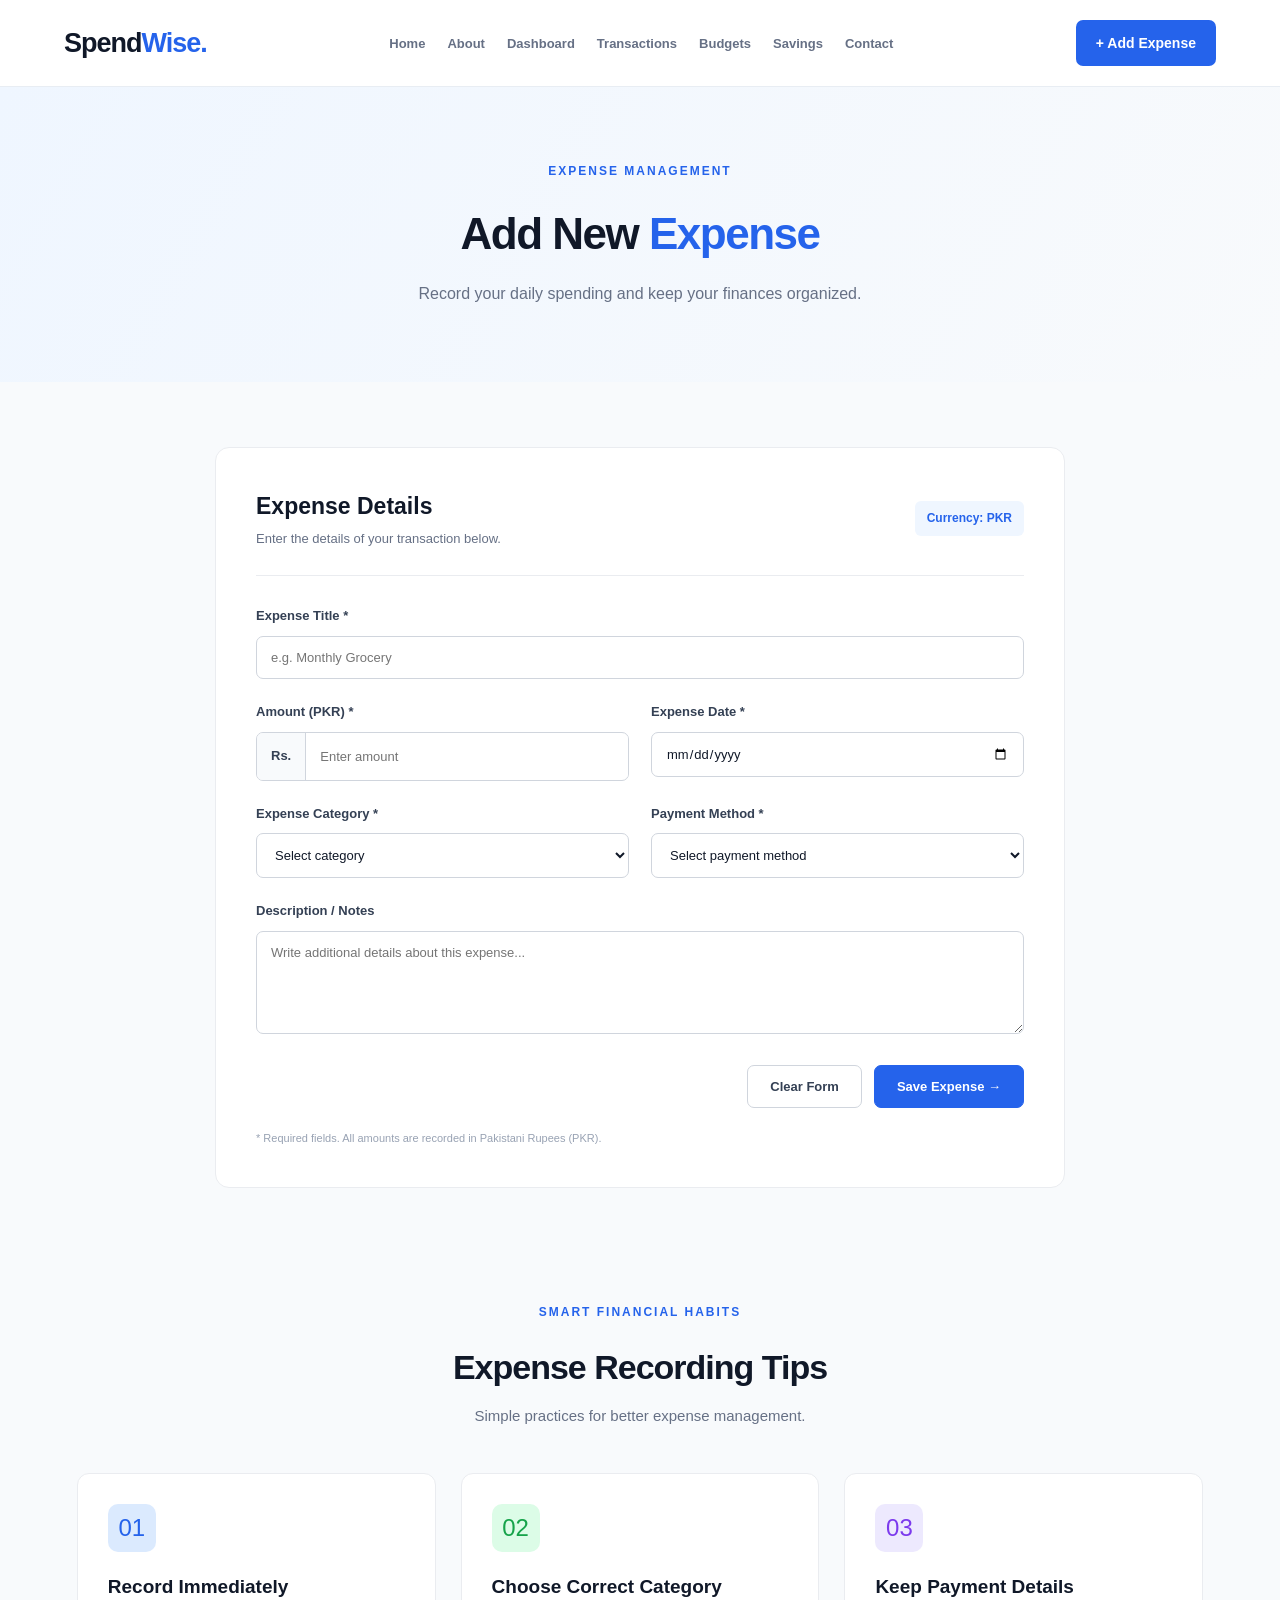
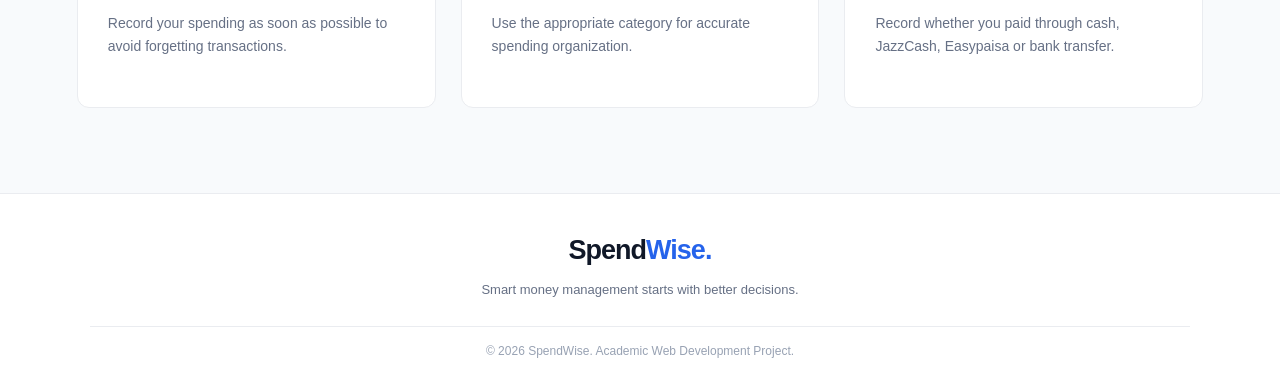
==== add-expense.html @ 8fa10963 "Initial SpendWise project" ====
<!DOCTYPE html>
<html lang="en">

<head>
    <meta charset="UTF-8">
    <meta name="viewport" content="width=device-width, initial-scale=1.0">
    <title>Add Expense | SpendWise Pakistan</title>
    <link rel="stylesheet" href="css/style.css">
</head>

<body>

    <!-- Navigation -->
    <header class="header">
        <nav class="navbar">
            <a href="index.html" class="logo">Spend<span>Wise.</span></a>

            <ul class="nav-links">
                <li><a href="index.html">Home</a></li>
                <li><a href="about.html">About</a></li>
                <li><a href="dashboard.html">Dashboard</a></li>
                <li><a href="expense-history.html">Transactions</a></li>
                <li><a href="budget-planner.html">Budgets</a></li>
                <li><a href="savings-goals.html">Savings</a></li>
                <li><a href="contact.html">Contact</a></li>
            </ul>

            <a href="add-expense.html" class="nav-button">+ Add Expense</a>
        </nav>
    </header>

    <main>

        <!-- Page Heading -->
        <section class="page-banner">
            <p class="eyebrow">EXPENSE MANAGEMENT</p>
            <h1>Add New <span>Expense</span></h1>
            <p>Record your daily spending and keep your finances organized.</p>
        </section>

        <!-- Expense Form -->
        <section class="expense-form-section">

            <div class="expense-form-container">

                <div class="form-heading">
                    <div>
                        <h2>Expense Details</h2>
                        <p>Enter the details of your transaction below.</p>
                    </div>

                    <span class="currency-label">Currency: PKR</span>
                </div>

                <form action="#" method="get">

                    <div class="form-group">
                        <label for="expense-title">Expense Title *</label>
                        <input
                            type="text"
                            id="expense-title"
                            name="expense-title"
                            placeholder="e.g. Monthly Grocery"
                            required
                            maxlength="60">
                    </div>

                    <div class="form-row">

                        <div class="form-group">
                            <label for="amount">Amount (PKR) *</label>
                            <div class="amount-input">
                                <span>Rs.</span>
                                <input
                                    type="number"
                                    id="amount"
                                    name="amount"
                                    placeholder="Enter amount"
                                    min="1"
                                    step="0.01"
                                    required>
                            </div>
                        </div>

                        <div class="form-group">
                            <label for="date">Expense Date *</label>
                            <input
                                type="date"
                                id="date"
                                name="date"
                                required>
                        </div>

                    </div>

                    <div class="form-row">

                        <div class="form-group">
                            <label for="category">Expense Category *</label>
                            <select id="category" name="category" required>
                                <option value="">Select category</option>
                                <option>Grocery / Rashan</option>
                                <option>Electricity Bill</option>
                                <option>Gas Bill</option>
                                <option>Water Bill</option>
                                <option>Internet & Mobile</option>
                                <option>Petrol / Fuel</option>
                                <option>Transport</option>
                                <option>Education / Fees</option>
                                <option>Medical / Medicines</option>
                                <option>House Rent</option>
                                <option>Shopping</option>
                                <option>Eating Out</option>
                                <option>Entertainment</option>
                                <option>Other Expenses</option>
                            </select>
                        </div>

                        <div class="form-group">
                            <label for="payment-method">Payment Method *</label>
                            <select
                                id="payment-method"
                                name="payment-method"
                                required>
                                <option value="">Select payment method</option>
                                <option>Cash</option>
                                <option>JazzCash</option>
                                <option>Easypaisa</option>
                                <option>Bank Transfer</option>
                                <option>Debit Card</option>
                                <option>Credit Card</option>
                            </select>
                        </div>

                    </div>

                    <div class="form-group">
                        <label for="description">Description / Notes</label>
                        <textarea
                            id="description"
                            name="description"
                            rows="5"
                            placeholder="Write additional details about this expense..."
                            maxlength="500"></textarea>
                    </div>

                    <div class="form-actions">
                        <button type="reset" class="form-reset-button">
                            Clear Form
                        </button>

                        <button type="submit" class="form-submit-button">
                            Save Expense →
                        </button>
                    </div>

                    <p class="form-note">
                        * Required fields. All amounts are recorded in Pakistani Rupees (PKR).
                    </p>

                </form>

            </div>

        </section>

        <!-- Helpful Information -->
        <section class="expense-tips section-container">

            <div class="section-heading">
                <p class="eyebrow">SMART FINANCIAL HABITS</p>
                <h2>Expense Recording Tips</h2>
                <p>Simple practices for better expense management.</p>
            </div>

            <div class="feature-list">

                <article class="feature-card">
                    <div class="feature-icon blue-icon">01</div>
                    <h3>Record Immediately</h3>
                    <p>Record your spending as soon as possible to avoid forgetting transactions.</p>
                </article>

                <article class="feature-card">
                    <div class="feature-icon green-icon">02</div>
                    <h3>Choose Correct Category</h3>
                    <p>Use the appropriate category for accurate spending organization.</p>
                </article>

                <article class="feature-card">
                    <div class="feature-icon purple-icon">03</div>
                    <h3>Keep Payment Details</h3>
                    <p>Record whether you paid through cash, JazzCash, Easypaisa or bank transfer.</p>
                </article>

            </div>

        </section>

    </main>

    <!-- Footer -->
    <footer class="footer">
        <div class="footer-content">
            <a href="index.html" class="logo footer-logo">Spend<span>Wise.</span></a>
            <p>Smart money management starts with better decisions.</p>
        </div>

        <div class="footer-bottom">
            <p>© 2026 SpendWise. Academic Web Development Project.</p>
        </div>
    </footer>

</body>
</html>
---- css/style.css ----
/* =================================
   SPENDWISE - GLOBAL STYLES
================================= */

* {
    margin: 0;
    padding: 0;
    box-sizing: border-box;
}

body {
    font-family: Arial, Helvetica, sans-serif;
    background-color: #F8FAFC;
    color: #101828;
    line-height: 1.6;
}

a {
    text-decoration: none;
}

.section-container {
    width: 88%;
    max-width: 1200px;
    margin: auto;
}

/* =================================
   NAVIGATION
================================= */

.header {
    background-color: #FFFFFF;
    border-bottom: 1px solid #E8EDF3;
}

.navbar {
    width: 90%;
    max-width: 1300px;
    margin: auto;
    padding: 20px 0;
    display: flex;
    align-items: center;
    justify-content: space-between;
}

.logo {
    font-size: 27px;
    font-weight: bold;
    color: #101828;
    letter-spacing: -1px;
}

.logo span {
    color: #2563EB;
}

.nav-links {
    list-style: none;
    display: flex;
    align-items: center;
    gap: 22px;
}

.nav-links a {
    color: #667085;
    font-size: 13px;
    font-weight: 600;
}

.nav-links a:hover,
.nav-links a.active {
    color: #2563EB;
}

.nav-button,
.primary-button {
    display: inline-block;
    background-color: #2563EB;
    color: #FFFFFF;
    padding: 12px 20px;
    border-radius: 7px;
    font-size: 14px;
    font-weight: bold;
}

.nav-button:hover,
.primary-button:hover {
    background-color: #1D4ED8;
}

/* =================================
   HERO SECTION
================================= */

.hero {
    width: 88%;
    max-width: 1200px;
    margin: auto;
    padding: 95px 0;
    display: flex;
    align-items: center;
    justify-content: space-between;
    gap: 55px;
}

.hero-content {
    width: 55%;
}

.eyebrow {
    color: #2563EB;
    font-size: 12px;
    font-weight: bold;
    letter-spacing: 2px;
    margin-bottom: 17px;
}

.hero h1 {
    font-size: 52px;
    line-height: 1.2;
    letter-spacing: -2px;
    margin-bottom: 22px;
}

.hero h1 span {
    color: #2563EB;
}

.hero-description {
    color: #667085;
    font-size: 16px;
    max-width: 550px;
    margin-bottom: 30px;
}

.hero-buttons {
    display: flex;
    align-items: center;
    gap: 15px;
}

.secondary-button {
    display: inline-block;
    color: #344054;
    background-color: #FFFFFF;
    border: 1px solid #D0D5DD;
    padding: 11px 20px;
    border-radius: 7px;
    font-size: 14px;
    font-weight: bold;
}

.secondary-button:hover {
    background-color: #F2F4F7;
}

.hero-note {
    margin-top: 35px;
    color: #667085;
    font-size: 13px;
}

.status-dot {
    display: inline-block;
    width: 9px;
    height: 9px;
    background-color: #16A34A;
    border-radius: 50%;
    margin-right: 7px;
}

/* =================================
   HERO FINANCE CARD
================================= */

.hero-visual {
    width: 43%;
    background: linear-gradient(135deg, #DBEAFE, #EEF2FF);
    padding: 55px 30px;
    border-radius: 20px;
    position: relative;
}

.finance-card {
    background-color: #FFFFFF;
    padding: 28px;
    border-radius: 15px;
    box-shadow: 0 15px 40px rgba(16, 24, 40, 0.10);
}

.finance-card-top {
    display: flex;
    justify-content: space-between;
    color: #667085;
    font-size: 13px;
}

.card-menu {
    font-weight: bold;
}

.finance-card h2 {
    font-size: 34px;
    margin-top: 15px;
    letter-spacing: -1px;
}

.positive {
    color: #16A34A;
    font-size: 13px;
    margin-top: 5px;
}

.card-divider {
    border-top: 1px solid #EAECF0;
    margin: 22px 0;
}

.finance-details {
    display: flex;
    justify-content: space-between;
    gap: 15px;
}

.finance-details div {
    width: 50%;
}

.finance-details span {
    display: block;
    color: #98A2B3;
    font-size: 11px;
}

.finance-details strong {
    display: block;
    font-size: 14px;
    margin-top: 7px;
}

.floating-card {
    position: absolute;
    right: -15px;
    bottom: 15px;
    background-color: #FFFFFF;
    padding: 13px 18px;
    border-radius: 10px;
    display: flex;
    align-items: center;
    gap: 12px;
    box-shadow: 0 8px 25px rgba(16, 24, 40, 0.10);
}

.floating-icon {
    color: #16A34A;
    font-size: 25px;
}

.floating-card strong {
    font-size: 13px;
}

.floating-card p {
    color: #98A2B3;
    font-size: 11px;
}

/* =================================
   FEATURES SECTION
================================= */

.features {
    padding: 70px 0 100px;
}

.section-heading {
    text-align: center;
    margin-bottom: 45px;
}

.section-heading h2 {
    font-size: 34px;
    letter-spacing: -1px;
    margin-bottom: 10px;
}

.section-heading > p:last-child {
    color: #667085;
    font-size: 15px;
}

.feature-list {
    display: flex;
    gap: 25px;
}

.feature-card {
    background-color: #FFFFFF;
    border: 1px solid #EAECF0;
    border-radius: 12px;
    padding: 30px;
    width: 33.33%;
}

.feature-card:hover {
    border-color: #2563EB;
}

.feature-icon {
    width: 48px;
    height: 48px;
    border-radius: 10px;
    display: inline-block;
    text-align: center;
    line-height: 48px;
    font-size: 24px;
    margin-bottom: 20px;
}

.blue-icon {
    background-color: #DBEAFE;
    color: #2563EB;
}

.green-icon {
    background-color: #DCFCE7;
    color: #16A34A;
}

.purple-icon {
    background-color: #EDE9FE;
    color: #7C3AED;
}

.feature-card h3 {
    font-size: 19px;
    margin-bottom: 10px;
}

.feature-card p {
    color: #667085;
    font-size: 14px;
    margin-bottom: 20px;
}

.feature-card a {
    color: #2563EB;
    font-size: 13px;
    font-weight: bold;
}

/* =================================
   STATISTICS
================================= */

.stats-section {
    background-color: #101E35;
    padding: 55px 0;
}

.stats-container {
    width: 85%;
    max-width: 1100px;
    margin: auto;
    display: flex;
    justify-content: space-between;
    text-align: center;
}

.stat-item h2 {
    color: #60A5FA;
    font-size: 35px;
}

.stat-item p {
    color: #FFFFFF;
    font-size: 14px;
}

/* =================================
   CALL TO ACTION
================================= */

.cta-section {
    text-align: center;
    padding: 90px 20px;
}

.cta-section h2 {
    font-size: 35px;
    margin-bottom: 12px;
}

.cta-section > p:not(.eyebrow) {
    color: #667085;
    margin-bottom: 25px;
}

/* =================================
   FOOTER
================================= */

.footer {
    background-color: #FFFFFF;
    border-top: 1px solid #EAECF0;
    padding: 35px 7% 15px;
}

.footer-content {
    text-align: center;
    padding-bottom: 25px;
}

.footer-content p {
    color: #667085;
    font-size: 13px;
    margin-top: 8px;
}

.footer-bottom {
    border-top: 1px solid #EAECF0;
    text-align: center;
    padding-top: 15px;
}

.footer-bottom p {
    color: #98A2B3;
    font-size: 12px;
}

/* =================================
   ABOUT PAGE
================================= */

.page-banner {
    background: linear-gradient(120deg, #EFF6FF, #F8FAFC);
    text-align: center;
    padding: 75px 20px;
}

.page-banner h1 {
    font-size: 44px;
    letter-spacing: -1.5px;
    margin-bottom: 12px;
}

.page-banner h1 span {
    color: #2563EB;
}

.page-banner > p:last-child {
    color: #667085;
    font-size: 16px;
}

/* About Introduction */

.about-intro {
    display: flex;
    align-items: center;
    justify-content: space-between;
    gap: 60px;
    padding-top: 85px;
    padding-bottom: 85px;
}

.about-content {
    width: 55%;
}

.about-content h2 {
    font-size: 35px;
    line-height: 1.3;
    margin-bottom: 20px;
}

.about-content > p:not(.eyebrow) {
    color: #667085;
    font-size: 15px;
    margin-bottom: 15px;
}

.about-visual {
    width: 40%;
    background: linear-gradient(135deg, #DBEAFE, #EDE9FE);
    padding: 55px 35px;
    border-radius: 18px;
}

.about-visual-card {
    background-color: #FFFFFF;
    padding: 45px 25px;
    text-align: center;
    border-radius: 13px;
    box-shadow: 0 12px 30px rgba(16, 24, 40, 0.08);
}

.about-symbol {
    display: inline-block;
    background-color: #DBEAFE;
    color: #2563EB;
    font-size: 35px;
    font-weight: bold;
    width: 70px;
    height: 70px;
    line-height: 70px;
    border-radius: 15px;
    margin-bottom: 20px;
}

.about-visual-card h3 {
    font-size: 22px;
    margin-bottom: 8px;
}

.about-visual-card p {
    color: #667085;
    font-size: 14px;
}

/* Mission and Vision */

.mission-section {
    background-color: #F1F5F9;
    padding: 75px 0;
}

.mission-list {
    display: flex;
    gap: 25px;
}

.mission-card {
    background-color: #FFFFFF;
    width: 50%;
    padding: 35px;
    border-radius: 12px;
    border: 1px solid #E2E8F0;
}

.mission-icon {
    width: 48px;
    height: 48px;
    line-height: 48px;
    text-align: center;
    border-radius: 10px;
    background-color: #DBEAFE;
    color: #2563EB;
    font-size: 25px;
    margin-bottom: 18px;
}

.mission-card h3 {
    font-size: 21px;
    margin-bottom: 12px;
}

.mission-card p {
    color: #667085;
    font-size: 14px;
}

/* Project Objectives */

.objectives-section {
    padding-top: 85px;
    padding-bottom: 85px;
}

.objective-list {
    display: flex;
    flex-direction: column;
    gap: 15px;
}

.objective-card {
    background-color: #FFFFFF;
    border: 1px solid #EAECF0;
    border-radius: 10px;
    padding: 22px 25px;
    display: flex;
    align-items: center;
    gap: 22px;
}

.objective-card > span {
    color: #2563EB;
    background-color: #EFF6FF;
    font-size: 18px;
    font-weight: bold;
    padding: 12px;
    border-radius: 8px;
}

.objective-card h3 {
    font-size: 16px;
    margin-bottom: 4px;
}

.objective-card p {
    color: #667085;
    font-size: 13px;
}

/* About Features */

.about-features {
    background-color: #F8FAFC;
    padding: 75px 0 90px;
}

/* =================================
   DASHBOARD PAGE
================================= */

.dashboard-header {
    background-color: #EFF6FF;
    padding: 45px 6%;
    display: flex;
    justify-content: space-between;
    align-items: center;
}

.dashboard-header h1 {
    font-size: 34px;
    margin-bottom: 7px;
}

.dashboard-header > div > p:last-child {
    color: #667085;
    font-size: 14px;
}

.dashboard-date {
    background-color: #FFFFFF;
    border: 1px solid #E2E8F0;
    border-radius: 9px;
    padding: 13px 20px;
}

.dashboard-date span,
.dashboard-date strong {
    display: block;
}

.dashboard-date span {
    color: #98A2B3;
    font-size: 10px;
    letter-spacing: 1px;
}

.dashboard-date strong {
    font-size: 14px;
    margin-top: 4px;
}

.dashboard-container {
    width: 88%;
    max-width: 1250px;
    margin: 40px auto 80px;
}

/* Summary Cards */

.summary-grid {
    display: flex;
    gap: 18px;
    margin-bottom: 25px;
}

.summary-card {
    background-color: #FFFFFF;
    border: 1px solid #EAECF0;
    border-radius: 11px;
    padding: 23px;
    flex: 1;
}

.summary-top {
    display: flex;
    justify-content: space-between;
    align-items: center;
    color: #667085;
    font-size: 13px;
}

.summary-icon {
    display: inline-block;
    width: 35px;
    height: 35px;
    line-height: 35px;
    text-align: center;
    border-radius: 9px;
    font-size: 18px;
}

.balance-icon {
    background-color: #DBEAFE;
    color: #2563EB;
}

.income-icon {
    background-color: #DCFCE7;
    color: #16A34A;
}

.expense-icon {
    background-color: #FEE2E2;
    color: #DC2626;
}

.savings-icon {
    background-color: #EDE9FE;
    color: #7C3AED;
}

.summary-card h2 {
    font-size: 25px;
    margin-top: 15px;
    letter-spacing: -0.5px;
}

.summary-note {
    color: #98A2B3;
    font-size: 12px;
    margin-top: 6px;
}

/* Dashboard Panels */

.dashboard-grid {
    display: flex;
    gap: 22px;
    margin-bottom: 25px;
}

.dashboard-panel {
    background-color: #FFFFFF;
    border: 1px solid #EAECF0;
    border-radius: 12px;
    padding: 27px;
    flex: 1;
    min-width: 0;
}

.panel-heading {
    display: flex;
    justify-content: space-between;
    align-items: center;
    gap: 15px;
    margin-bottom: 28px;
}

.panel-heading h2 {
    font-size: 19px;
}

.panel-heading p {
    color: #98A2B3;
    font-size: 12px;
    margin-top: 4px;
}

.panel-period {
    background-color: #EFF6FF;
    color: #2563EB;
    padding: 7px 10px;
    border-radius: 6px;
    font-size: 11px;
}

/* Category Breakdown */

.category-row {
    margin-bottom: 22px;
}

.category-info {
    display: flex;
    justify-content: space-between;
    gap: 10px;
    margin-bottom: 9px;
    font-size: 12px;
}

.category-info span {
    color: #667085;
}

.category-info strong {
    color: #101828;
}

.progress-track {
    height: 8px;
    background-color: #F2F4F7;
    border-radius: 20px;
    overflow: hidden;
}

.progress-fill {
    height: 100%;
    border-radius: 20px;
}

.grocery-fill {
    width: 80%;
    background-color: #2563EB;
}

.electricity-fill {
    width: 57%;
    background-color: #F59E0B;
}

.petrol-fill {
    width: 40%;
    background-color: #16A34A;
}

.internet-fill {
    width: 20%;
    background-color: #7C3AED;
}

.other-fill {
    width: 34%;
    background-color: #64748B;
}

/* Budget Summary */

.budget-total {
    padding: 15px;
    background-color: #F8FAFC;
    border-radius: 9px;
}

.budget-total span {
    color: #667085;
    font-size: 12px;
}

.budget-total h2 {
    font-size: 29px;
    margin-top: 5px;
}

.budget-progress {
    margin: 25px 0;
}

.budget-progress-info {
    display: flex;
    justify-content: space-between;
    margin-bottom: 10px;
    font-size: 12px;
}

.budget-progress-info span {
    color: #667085;
}

.budget-fill {
    width: 69.1%;
    background-color: #2563EB;
}

.budget-details {
    display: flex;
    justify-content: space-between;
    gap: 12px;
    border-top: 1px solid #EAECF0;
    padding-top: 18px;
}

.budget-details span,
.budget-details strong {
    display: block;
}

.budget-details span {
    color: #98A2B3;
    font-size: 11px;
}

.budget-details strong {
    font-size: 14px;
    margin-top: 6px;
}

.remaining-value {
    color: #16A34A;
}

.panel-link {
    color: #2563EB;
    font-size: 12px;
    font-weight: bold;
}

.budget-total + .budget-progress + .budget-details + .panel-link {
    display: inline-block;
    margin-top: 23px;
}

/* Recent Transactions */

.recent-panel {
    margin-bottom: 30px;
}

.table-wrapper {
    width: 100%;
    overflow-x: auto;
}

.finance-table {
    width: 100%;
    border-collapse: collapse;
    text-align: left;
    white-space: nowrap;
}

.finance-table th {
    background-color: #F8FAFC;
    color: #667085;
    font-size: 11px;
    font-weight: bold;
    padding: 14px;
}

.finance-table td {
    color: #475467;
    font-size: 12px;
    padding: 16px 14px;
    border-bottom: 1px solid #EAECF0;
}

.finance-table td:first-child {
    color: #101828;
    font-weight: bold;
}

.amount-negative {
    color: #DC2626 !important;
    font-weight: bold;
}

/* Quick Actions */

.quick-actions {
    margin-top: 35px;
}

.quick-actions h2 {
    font-size: 21px;
    margin-bottom: 20px;
}

.quick-action-list {
    display: flex;
    gap: 18px;
}

.quick-action-card {
    background-color: #FFFFFF;
    border: 1px solid #EAECF0;
    border-radius: 10px;
    padding: 20px;
    flex: 1;
    display: flex;
    align-items: center;
    gap: 15px;
}

.quick-action-card > span {
    background-color: #EFF6FF;
    color: #2563EB;
    width: 42px;
    height: 42px;
    line-height: 42px;
    text-align: center;
    font-size: 22px;
    border-radius: 9px;
}

.quick-action-card strong {
    color: #101828;
    font-size: 13px;
}

.quick-action-card p {
    color: #98A2B3;
    font-size: 11px;
    margin-top: 4px;
}

.quick-action-card:hover {
    border-color: #2563EB;
}

/* =================================
   ADD EXPENSE PAGE
================================= */

.expense-form-section {
    padding: 65px 20px 85px;
    background-color: #F8FAFC;
}

.expense-form-container {
    max-width: 850px;
    margin: auto;
    padding: 40px;
    background-color: #FFFFFF;
    border: 1px solid #EAECF0;
    border-radius: 14px;
}

.form-heading {
    display: flex;
    justify-content: space-between;
    align-items: center;
    gap: 15px;
    padding-bottom: 25px;
    margin-bottom: 30px;
    border-bottom: 1px solid #EAECF0;
}

.form-heading h2 {
    font-size: 23px;
    margin-bottom: 5px;
}

.form-heading p {
    color: #667085;
    font-size: 13px;
}

.currency-label {
    color: #2563EB;
    background-color: #EFF6FF;
    padding: 8px 12px;
    border-radius: 6px;
    font-size: 12px;
    font-weight: bold;
}

.form-row {
    display: flex;
    gap: 22px;
}

.form-group {
    width: 100%;
    margin-bottom: 23px;
}

.form-group label {
    display: block;
    color: #344054;
    font-size: 13px;
    font-weight: bold;
    margin-bottom: 9px;
}

.form-group input,
.form-group select,
.form-group textarea {
    width: 100%;
    padding: 13px 14px;
    border: 1px solid #D0D5DD;
    border-radius: 7px;
    background-color: #FFFFFF;
    color: #101828;
    font-family: Arial, Helvetica, sans-serif;
    font-size: 13px;
    outline: none;
}

.form-group input:focus,
.form-group select:focus,
.form-group textarea:focus {
    border-color: #2563EB;
}

.form-group textarea {
    resize: vertical;
}

.amount-input {
    display: flex;
    align-items: center;
    border: 1px solid #D0D5DD;
    border-radius: 7px;
    overflow: hidden;
}

.amount-input span {
    background-color: #F8FAFC;
    color: #344054;
    padding: 13px 14px;
    border-right: 1px solid #D0D5DD;
    font-size: 13px;
    font-weight: bold;
}

.amount-input input {
    border: none;
    border-radius: 0;
}

.amount-input input:focus {
    border: none;
}

.form-actions {
    display: flex;
    justify-content: flex-end;
    gap: 12px;
    margin-top: 10px;
}

.form-reset-button,
.form-submit-button {
    padding: 13px 22px;
    border-radius: 7px;
    font-size: 13px;
    font-weight: bold;
    cursor: pointer;
}

.form-reset-button {
    color: #344054;
    background-color: #FFFFFF;
    border: 1px solid #D0D5DD;
}

.form-submit-button {
    color: #FFFFFF;
    background-color: #2563EB;
    border: 1px solid #2563EB;
}

.form-reset-button:hover {
    background-color: #F2F4F7;
}

.form-submit-button:hover {
    background-color: #1D4ED8;
}

.form-note {
    color: #98A2B3;
    font-size: 11px;
    margin-top: 22px;
}

/* Expense Recording Tips */

.expense-tips {
    padding-top: 30px;
    padding-bottom: 85px;
}

/* ================================
   EXPENSE HISTORY PAGE
================================ */

.history-hero {
    padding: 65px 8%;
    background: #101E35;
    color: white;
    display: flex;
    justify-content: space-between;
    align-items: center;
    gap: 25px;
}

.history-hero h1 {
    font-size: 38px;
    margin: 15px 0 10px;
}

.history-hero p {
    color: #CBD5E1;
}

.section-tag {
    color: #60A5FA;
    font-size: 12px;
    font-weight: bold;
    letter-spacing: 2px;
}

.history-add-button {
    background: #2563EB;
    color: white;
    text-decoration: none;
    padding: 14px 22px;
    border-radius: 8px;
    font-weight: bold;
}

.history-container {
    padding: 45px 8%;
    background: #F8FAFC;
}

.history-summary {
    display: flex;
    gap: 20px;
    margin-bottom: 30px;
}

.history-summary-card {
    background: white;
    padding: 25px;
    flex: 1;
    border: 1px solid #E2E8F0;
    border-radius: 12px;
}

.history-summary-card span {
    color: #64748B;
    font-size: 14px;
}

.history-summary-card h2 {
    color: #101E35;
    font-size: 25px;
    margin: 12px 0;
}

.history-summary-card p {
    color: #94A3B8;
    font-size: 13px;
}

.history-filter-panel,
.history-table-panel {
    background: white;
    border: 1px solid #E2E8F0;
    border-radius: 12px;
    padding: 25px;
    margin-bottom: 25px;
}

.history-filter-heading {
    display: flex;
    justify-content: space-between;
    align-items: center;
    margin-bottom: 25px;
}

.history-filter-heading h2 {
    color: #101E35;
    margin-bottom: 7px;
}

.history-filter-heading p {
    color: #64748B;
    font-size: 14px;
}

.transaction-count {
    background: #EFF6FF;
    color: #2563EB;
    padding: 8px 13px;
    border-radius: 20px;
    font-size: 13px;
}

.history-filters {
    display: flex;
    gap: 15px;
    align-items: end;
}

.history-filter-group {
    flex: 1;
    display: flex;
    flex-direction: column;
    gap: 9px;
}

.history-filter-group label {
    font-size: 13px;
    font-weight: bold;
    color: #334155;
}

.history-filter-group input,
.history-filter-group select {
    width: 100%;
    padding: 12px;
    border: 1px solid #CBD5E1;
    border-radius: 7px;
    font-size: 13px;
    background: white;
}

.filter-button {
    background: #2563EB;
    color: white;
    border: none;
    padding: 13px 20px;
    border-radius: 7px;
    cursor: pointer;
}

.static-note {
    margin-top: 15px;
    color: #94A3B8;
    font-size: 12px;
}

.history-table-wrapper {
    overflow-x: auto;
}

.history-table {
    width: 100%;
    border-collapse: collapse;
    min-width: 850px;
}

.history-table th {
    background: #F8FAFC;
    color: #64748B;
    text-align: left;
    padding: 16px 12px;
    font-size: 12px;
    text-transform: uppercase;
}

.history-table td {
    padding: 17px 12px;
    border-bottom: 1px solid #E2E8F0;
    color: #475569;
    font-size: 13px;
}

.history-table td strong {
    display: block;
    color: #101E35;
    margin-bottom: 5px;
}

.history-table td small {
    display: block;
    color: #94A3B8;
}

.expense-amount {
    color: #DC2626 !important;
    font-weight: bold;
    white-space: nowrap;
}

.paid-status {
    background: #DCFCE7;
    color: #15803D;
    padding: 6px 12px;
    border-radius: 20px;
    font-size: 12px;
}

.history-pagination {
    display: flex;
    justify-content: space-between;
    align-items: center;
    margin-top: 22px;
    color: #64748B;
    font-size: 13px;
    gap: 15px;
}

.history-pagination button {
    padding: 8px 12px;
    border: 1px solid #E2E8F0;
    background: white;
    border-radius: 6px;
    margin-left: 5px;
    cursor: pointer;
}

.history-pagination button:disabled {
    opacity: 0.5;
    cursor: not-allowed;
}

.history-pagination .current-page {
    background: #2563EB;
    color: white;
    border-color: #2563EB;
}

/* Responsive layout */
@media (max-width: 900px) {
    .history-filters {
        flex-wrap: wrap;
    }

    .history-filter-group {
        min-width: 200px;
    }
}

@media (max-width: 650px) {
    .history-hero {
        flex-direction: column;
        align-items: flex-start;
        padding: 45px 6%;
    }

    .history-container {
        padding: 30px 5%;
    }

    .history-summary {
        flex-direction: column;
    }

    .history-filter-heading,
    .history-pagination {
        flex-direction: column;
        align-items: flex-start;
    }

    .history-filter-group {
        min-width: 100%;
    }
}

/* ================================
   BUDGET PLANNER PAGE
================================ */

.budget-hero {
    padding: 60px 8%;
    background: #101E35;
    color: white;
    display: flex;
    justify-content: space-between;
    align-items: center;
    gap: 25px;
}

.budget-hero h1 {
    font-size: 38px;
    margin: 15px 0 10px;
}

.budget-hero p {
    color: #CBD5E1;
}

.budget-month {
    display: flex;
    flex-direction: column;
    gap: 10px;
}

.budget-month label {
    font-size: 13px;
    color: #CBD5E1;
}

.budget-month select {
    padding: 12px 16px;
    border-radius: 7px;
    border: 1px solid #475569;
    background: #1E293B;
    color: white;
}

.budget-container {
    padding: 45px 8%;
    background: #F8FAFC;
}

.overall-budget-card {
    background: white;
    border: 1px solid #E2E8F0;
    border-radius: 14px;
    padding: 30px;
    margin-bottom: 45px;
}

.overall-budget-heading {
    display: flex;
    justify-content: space-between;
    align-items: center;
    gap: 15px;
    margin-bottom: 30px;
}

.overall-budget-heading span:first-child {
    font-size: 11px;
    letter-spacing: 1.5px;
    color: #64748B;
    font-weight: bold;
}

.overall-budget-heading h2 {
    margin-top: 9px;
    color: #101E35;
}

.budget-status {
    background: #DCFCE7;
    color: #15803D;
    padding: 8px 14px;
    border-radius: 20px;
    font-size: 12px;
    font-weight: bold;
}

.overall-budget-numbers {
    display: flex;
    gap: 25px;
    margin-bottom: 30px;
}

.overall-budget-numbers > div {
    flex: 1;
}

.overall-budget-numbers p {
    color: #64748B;
    font-size: 13px;
    margin-bottom: 10px;
}

.overall-budget-numbers h2 {
    color: #101E35;
    font-size: 25px;
}

.overall-budget-numbers .remaining-value {
    color: #16A34A;
}

.budget-progress-info {
    display: flex;
    justify-content: space-between;
    color: #475569;
    font-size: 13px;
    margin-bottom: 10px;
}

.budget-progress-track,
.category-progress-track {
    height: 10px;
    background: #E2E8F0;
    border-radius: 20px;
    overflow: hidden;
}

.budget-progress-fill {
    width: 69.1%;
    height: 100%;
    background: #2563EB;
    border-radius: 20px;
}

.budget-helper {
    color: #94A3B8;
    font-size: 12px;
    margin-top: 12px;
}

.budget-section-heading {
    display: flex;
    justify-content: space-between;
    align-items: center;
    gap: 15px;
    margin-bottom: 25px;
}

.budget-section-heading h2 {
    color: #101E35;
    margin-bottom: 8px;
}

.budget-section-heading p {
    color: #64748B;
    font-size: 14px;
}

.budget-add-button {
    background: #2563EB;
    color: white;
    text-decoration: none;
    padding: 12px 18px;
    border-radius: 7px;
    font-size: 13px;
    font-weight: bold;
}

.budget-category-grid {
    display: flex;
    flex-wrap: wrap;
    gap: 20px;
}

.budget-category-card {
    background: white;
    border: 1px solid #E2E8F0;
    border-radius: 12px;
    padding: 23px;
    flex: 1 1 280px;
}

.budget-card-top {
    display: flex;
    align-items: center;
    gap: 12px;
    margin-bottom: 22px;
}

.budget-icon {
    width: 42px;
    height: 42px;
    background: #EFF6FF;
    border-radius: 10px;
    display: flex;
    align-items: center;
    justify-content: center;
    font-size: 20px;
}

.budget-label {
    color: #475569;
    font-size: 14px;
    font-weight: bold;
}

.budget-category-card h3 {
    color: #101E35;
    font-size: 21px;
    margin-bottom: 17px;
}

.budget-category-card h3 small {
    color: #94A3B8;
    font-size: 12px;
    font-weight: normal;
}

.category-progress-track {
    height: 8px;
}

.category-progress-fill {
    height: 100%;
    border-radius: 20px;
}

.grocery-fill {
    width: 80%;
    background: #2563EB;
}

.electricity-fill {
    width: 85%;
    background: #F59E0B;
}

.petrol-fill {
    width: 75%;
    background: #0D9488;
}

.internet-fill {
    width: 75%;
    background: #8B5CF6;
}

.eating-fill {
    width: 62.5%;
    background: #EC4899;
}

.medical-fill {
    width: 33.3%;
    background: #16A34A;
}

.category-budget-details {
    display: flex;
    justify-content: space-between;
    gap: 10px;
    margin-top: 13px;
    font-size: 12px;
}

.category-budget-details span {
    color: #64748B;
}

.category-budget-details strong {
    color: #16A34A;
}

.budget-tips {
    display: flex;
    gap: 18px;
    align-items: flex-start;
    background: #EFF6FF;
    border: 1px solid #BFDBFE;
    border-radius: 12px;
    padding: 25px;
    margin-top: 35px;
}

.budget-tip-icon {
    font-size: 25px;
}

.budget-tips h3 {
    color: #1E40AF;
    margin-bottom: 8px;
}

.budget-tips p {
    color: #475569;
    font-size: 14px;
    line-height: 1.7;
}

/* Responsive layout */
@media (max-width: 750px) {
    .budget-hero {
        flex-direction: column;
        align-items: flex-start;
    }

    .budget-container {
        padding: 30px 5%;
    }

    .overall-budget-numbers {
        flex-direction: column;
        gap: 20px;
    }

    .budget-section-heading {
        flex-direction: column;
        align-items: flex-start;
    }
}

@media (max-width: 480px) {
    .overall-budget-card {
        padding: 20px;
    }

    .overall-budget-heading {
        align-items: flex-start;
        flex-direction: column;
    }

    .category-budget-details {
        flex-direction: column;
    }
}

/* ================================
   SAVINGS GOALS PAGE
================================ */

.savings-hero {
    padding: 60px 8%;
    background: #101E35;
    color: white;
    display: flex;
    justify-content: space-between;
    align-items: center;
    gap: 25px;
}

.savings-hero h1 {
    font-size: 38px;
    margin: 15px 0 10px;
}

.savings-hero p {
    color: #CBD5E1;
    max-width: 600px;
    line-height: 1.6;
}

.savings-add-button {
    background: #2563EB;
    color: white;
    text-decoration: none;
    padding: 14px 20px;
    border-radius: 8px;
    font-weight: bold;
    white-space: nowrap;
}

.savings-container {
    padding: 45px 8%;
    background: #F8FAFC;
}

.savings-overview {
    display: flex;
    gap: 20px;
    margin-bottom: 45px;
}

.savings-overview-card {
    flex: 1;
    background: white;
    border: 1px solid #E2E8F0;
    border-radius: 12px;
    padding: 25px;
}

.savings-overview-icon {
    font-size: 25px;
    margin-bottom: 15px;
}

.savings-overview-card p {
    color: #64748B;
    font-size: 14px;
}

.savings-overview-card h2 {
    color: #101E35;
    font-size: 26px;
    margin: 10px 0;
}

.savings-overview-card span {
    color: #94A3B8;
    font-size: 12px;
}

.savings-section-heading {
    display: flex;
    justify-content: space-between;
    align-items: center;
    gap: 15px;
    margin-bottom: 25px;
}

.savings-section-heading h2 {
    color: #101E35;
    margin-bottom: 8px;
}

.savings-section-heading p {
    color: #64748B;
    font-size: 14px;
}

.active-goals-count {
    color: #2563EB;
    background: #EFF6FF;
    padding: 9px 14px;
    border-radius: 20px;
    font-size: 12px;
}

.savings-goals-grid {
    display: flex;
    flex-wrap: wrap;
    gap: 20px;
}

.savings-goal-card {
    flex: 1 1 280px;
    background: white;
    border: 1px solid #E2E8F0;
    border-radius: 13px;
    padding: 25px;
}

.goal-card-header {
    display: flex;
    justify-content: space-between;
    align-items: center;
    margin-bottom: 22px;
}

.goal-icon {
    width: 48px;
    height: 48px;
    border-radius: 12px;
    display: flex;
    justify-content: center;
    align-items: center;
    font-size: 23px;
}

.goal-blue {
    background: #DBEAFE;
}

.goal-green {
    background: #DCFCE7;
}

.goal-purple {
    background: #F3E8FF;
}

.goal-active {
    background: #DCFCE7;
    color: #15803D;
    padding: 6px 12px;
    border-radius: 20px;
    font-size: 11px;
}

.savings-goal-card h3 {
    color: #101E35;
    font-size: 19px;
    margin-bottom: 9px;
}

.goal-description {
    color: #64748B;
    font-size: 13px;
    line-height: 1.6;
    min-height: 42px;
    margin-bottom: 25px;
}

.goal-amounts {
    display: flex;
    justify-content: space-between;
    gap: 12px;
    margin-bottom: 25px;
}

.goal-amounts div {
    display: flex;
    flex-direction: column;
    gap: 8px;
}

.goal-amounts span {
    color: #94A3B8;
    font-size: 11px;
}

.goal-amounts strong {
    color: #101E35;
    font-size: 15px;
}

.goal-progress-heading {
    display: flex;
    justify-content: space-between;
    margin-bottom: 10px;
    color: #64748B;
    font-size: 12px;
}

.goal-progress-heading strong {
    color: #2563EB;
}

.goal-progress-track {
    height: 9px;
    background: #E2E8F0;
    border-radius: 20px;
    overflow: hidden;
}

.goal-progress-fill {
    height: 100%;
    border-radius: 20px;
}

.laptop-progress {
    width: 37.5%;
    background: #2563EB;
}

.motorcycle-progress {
    width: 20%;
    background: #16A34A;
}

.travel-progress {
    width: 25%;
    background: #8B5CF6;
}

.goal-footer {
    display: flex;
    flex-direction: column;
    gap: 9px;
    margin-top: 20px;
    font-size: 11px;
}

.goal-footer span {
    color: #94A3B8;
}

.goal-footer strong {
    color: #16A34A;
}

.savings-tips {
    display: flex;
    gap: 18px;
    align-items: flex-start;
    background: #ECFDF5;
    border: 1px solid #BBF7D0;
    border-radius: 12px;
    padding: 25px;
    margin-top: 40px;
}

.savings-tip-icon {
    font-size: 27px;
}

.savings-tips h3 {
    color: #166534;
    margin-bottom: 8px;
}

.savings-tips p {
    color: #475569;
    font-size: 14px;
    line-height: 1.7;
}

.create-goal-section {
    margin-top: 45px;
    padding: 30px;
    background: white;
    border: 1px solid #E2E8F0;
    border-radius: 13px;
}

.create-goal-heading {
    margin-bottom: 25px;
}

.create-goal-heading h2 {
    color: #101E35;
    margin: 12px 0 8px;
}

.create-goal-heading p {
    color: #64748B;
    font-size: 14px;
}

.create-goal-form {
    display: flex;
    flex-wrap: wrap;
    gap: 20px;
}

.goal-form-group {
    flex: 1 1 250px;
    display: flex;
    flex-direction: column;
    gap: 9px;
}

.goal-form-group label {
    color: #334155;
    font-size: 13px;
    font-weight: bold;
}

.goal-form-group input,
.goal-form-group textarea {
    width: 100%;
    padding: 13px;
    border: 1px solid #CBD5E1;
    border-radius: 7px;
    font-family: Arial, sans-serif;
    font-size: 13px;
}

.goal-form-group textarea {
    resize: vertical;
}

.goal-full-width {
    flex-basis: 100%;
}

.goal-form-actions {
    display: flex;
    justify-content: flex-end;
    gap: 12px;
    flex-basis: 100%;
}

.goal-reset-button,
.goal-submit-button {
    padding: 12px 22px;
    border-radius: 7px;
    font-weight: bold;
    cursor: pointer;
}

.goal-reset-button {
    background: white;
    border: 1px solid #CBD5E1;
    color: #475569;
}

.goal-submit-button {
    background: #2563EB;
    color: white;
    border: none;
}

.goal-static-note {
    margin-top: 18px;
    color: #94A3B8;
    font-size: 12px;
}

/* Responsive layout */
@media (max-width: 750px) {
    .savings-hero {
        flex-direction: column;
        align-items: flex-start;
    }

    .savings-container {
        padding: 30px 5%;
    }

    .savings-overview {
        flex-direction: column;
    }

    .savings-section-heading {
        flex-direction: column;
        align-items: flex-start;
    }
}

@media (max-width: 480px) {
    .create-goal-section {
        padding: 20px;
    }

    .goal-amounts {
        flex-direction: column;
    }

    .goal-form-actions {
        flex-direction: column;
    }

    .goal-reset-button,
    .goal-submit-button {
        width: 100%;
    }
}

/* ================================
   CONTACT PAGE
================================ */

.contact-hero {
    background: #101E35;
    color: white;
    text-align: center;
    padding: 65px 8%;
}

.contact-hero h1 {
    font-size: 40px;
    margin: 15px 0;
}

.contact-hero p {
    color: #CBD5E1;
    max-width: 600px;
    margin: auto;
    line-height: 1.7;
}

.contact-container {
    display: flex;
    gap: 45px;
    padding: 55px 8%;
    background: #F8FAFC;
    align-items: flex-start;
}

.contact-info-section {
    flex: 0.85;
}

.contact-form-section {
    flex: 1.15;
    background: white;
    border: 1px solid #E2E8F0;
    border-radius: 13px;
    padding: 30px;
}

.contact-info-heading {
    margin-bottom: 30px;
}

.contact-info-heading h2,
.contact-form-heading h2 {
    color: #101E35;
    font-size: 25px;
    margin-bottom: 12px;
}

.contact-info-heading p,
.contact-form-heading p {
    color: #64748B;
    font-size: 14px;
    line-height: 1.7;
}

.contact-info-card {
    display: flex;
    align-items: center;
    gap: 17px;
    background: white;
    border: 1px solid #E2E8F0;
    border-radius: 10px;
    padding: 18px;
    margin-bottom: 15px;
}

.contact-info-icon {
    width: 45px;
    height: 45px;
    background: #EFF6FF;
    border-radius: 10px;
    display: flex;
    align-items: center;
    justify-content: center;
    font-size: 21px;
}

.contact-info-card h3 {
    color: #101E35;
    font-size: 14px;
    margin-bottom: 6px;
}

.contact-info-card p {
    color: #64748B;
    font-size: 13px;
}

.contact-note {
    background: #EFF6FF;
    border: 1px solid #BFDBFE;
    padding: 22px;
    border-radius: 10px;
    margin-top: 25px;
}

.contact-note h3 {
    color: #1E40AF;
    margin-bottom: 10px;
}

.contact-note p {
    color: #475569;
    font-size: 13px;
    line-height: 1.7;
}

.contact-form-heading {
    margin-bottom: 25px;
}

.contact-form {
    display: flex;
    flex-direction: column;
    gap: 20px;
}

.contact-form-row {
    display: flex;
    gap: 15px;
}

.contact-form-group {
    display: flex;
    flex-direction: column;
    gap: 9px;
    flex: 1;
}

.contact-form-group label {
    color: #334155;
    font-size: 13px;
    font-weight: bold;
}

.contact-form-group input,
.contact-form-group select,
.contact-form-group textarea {
    width: 100%;
    padding: 13px;
    border: 1px solid #CBD5E1;
    border-radius: 7px;
    font-family: Arial, sans-serif;
    font-size: 13px;
    background: white;
}

.contact-form-group textarea {
    resize: vertical;
}

.contact-submit-button {
    background: #2563EB;
    color: white;
    border: none;
    border-radius: 7px;
    padding: 14px 20px;
    font-weight: bold;
    cursor: pointer;
}

.contact-static-note {
    margin-top: 16px;
    color: #94A3B8;
    font-size: 12px;
}

/* FAQ */
.faq-section {
    background: white;
    padding: 60px 8%;
}

.faq-heading {
    text-align: center;
    margin-bottom: 35px;
}

.faq-heading h2 {
    color: #101E35;
    font-size: 28px;
    margin: 12px 0;
}

.faq-heading p {
    color: #64748B;
    font-size: 14px;
}

.faq-list {
    max-width: 850px;
    margin: auto;
}

.faq-item {
    padding: 22px;
    border: 1px solid #E2E8F0;
    border-radius: 10px;
    margin-bottom: 15px;
}

.faq-item h3 {
    color: #101E35;
    font-size: 16px;
    margin-bottom: 10px;
}

.faq-item p {
    color: #64748B;
    font-size: 14px;
    line-height: 1.7;
}

/* Responsive layout */
@media (max-width: 850px) {
    .contact-container {
        flex-direction: column;
    }

    .contact-info-section,
    .contact-form-section {
        width: 100%;
    }
}

@media (max-width: 550px) {
    .contact-container {
        padding: 35px 5%;
    }

    .contact-form-section {
        padding: 20px;
    }

    .contact-form-row {
        flex-direction: column;
    }

    .contact-hero h1 {
        font-size: 32px;
    }

    .faq-section {
        padding: 40px 5%;
    }
}
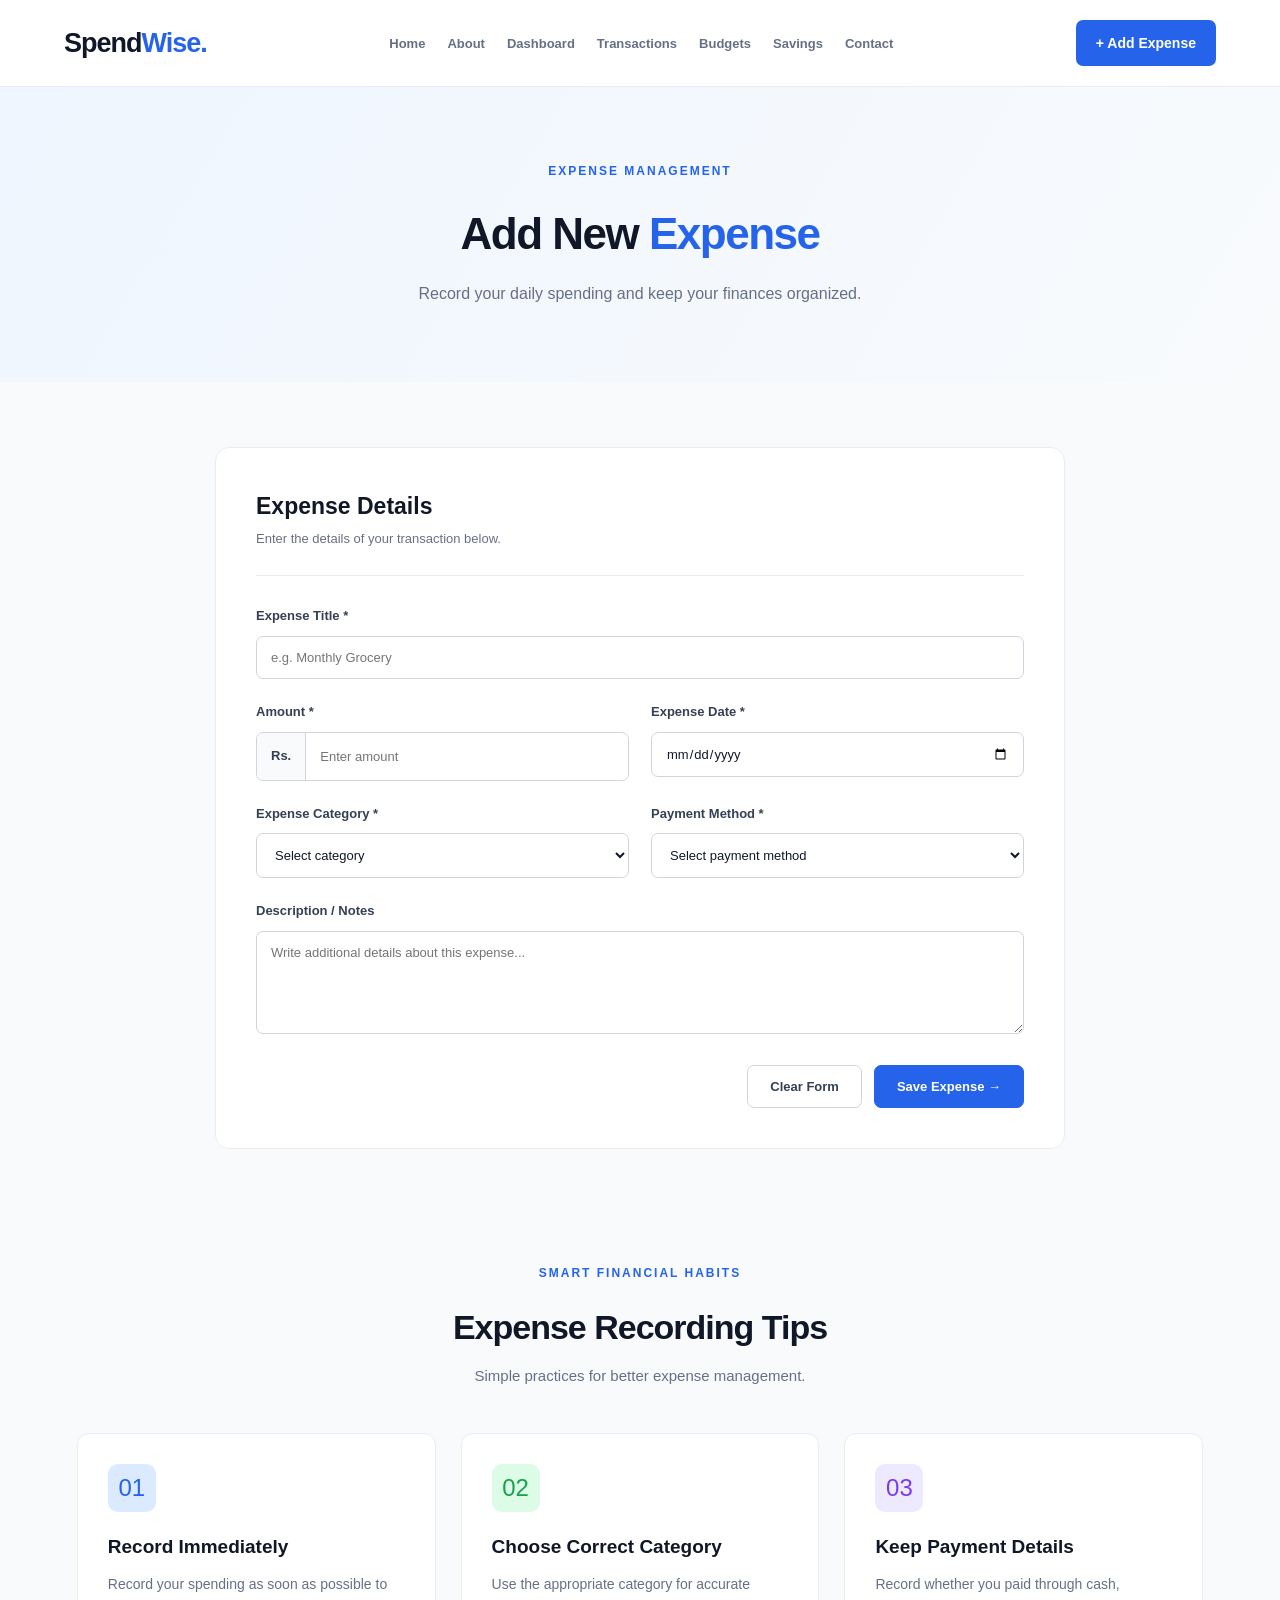
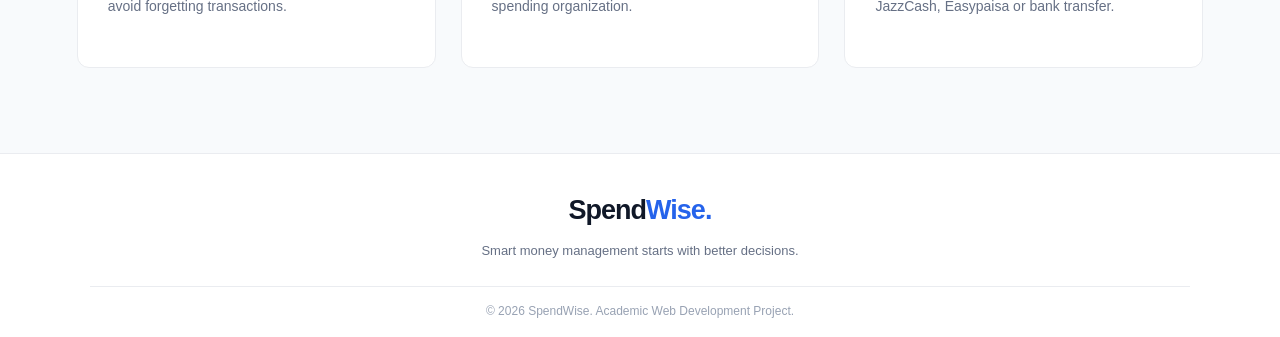
==== commit 73dbde9c: "Document simplified expense currency display Co-authored-by: Copilot <223556219+Copilot@users.norepl" ====
--- a/add-expense.html
+++ b/add-expense.html
@@ -50,7 +50,6 @@
                         <p>Enter the details of your transaction below.</p>
                     </div>
 
-                    <span class="currency-label">Currency: PKR</span>
                 </div>
 
                 <form action="#" method="get">
@@ -69,7 +68,7 @@
                     <div class="form-row">
 
                         <div class="form-group">
-                            <label for="amount">Amount (PKR) *</label>
+                            <label for="amount">Amount *</label>
                             <div class="amount-input">
                                 <span>Rs.</span>
                                 <input
@@ -155,10 +154,6 @@
                         </button>
                     </div>
 
-                    <p class="form-note">
-                        * Required fields. All amounts are recorded in Pakistani Rupees (PKR).
-                    </p>
-
                 </form>
 
             </div>
